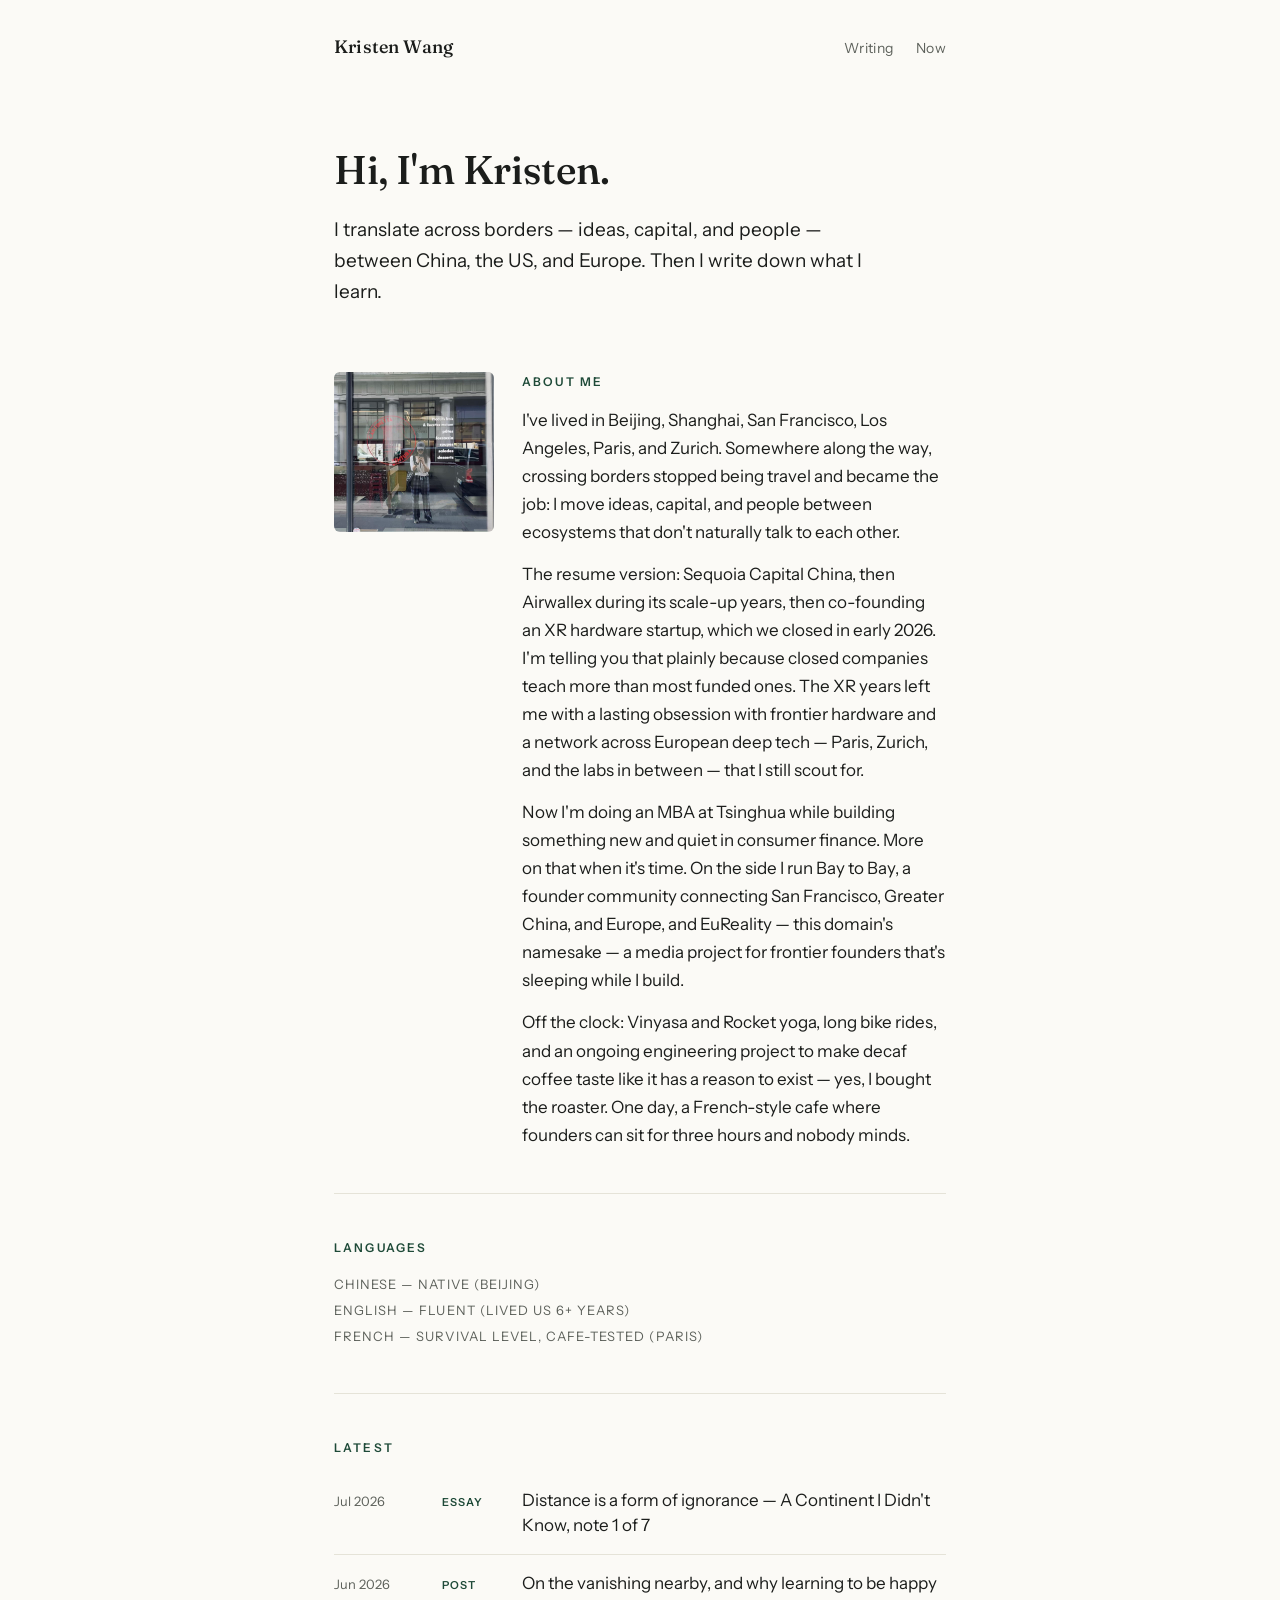
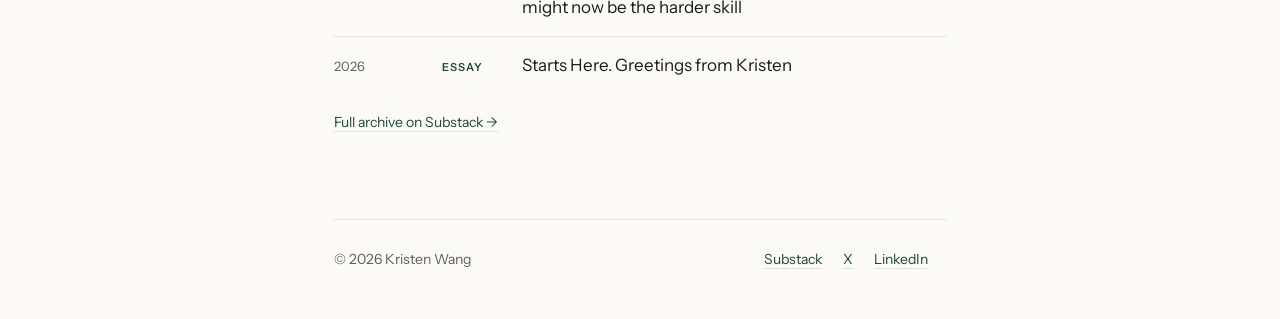
==== index.html @ 192df011 "Add files via upload" ====
<!DOCTYPE html>
<html lang="en">
<head>
<meta charset="UTF-8">
<meta name="viewport" content="width=device-width, initial-scale=1.0">
<title>Kristen Wang</title>
<meta name="description" content="Kristen Wang translates across borders — ideas, capital, and people — between China, the US, and Europe. Then she writes down what she learns.">
<link rel="preconnect" href="https://fonts.googleapis.com">
<link rel="preconnect" href="https://fonts.gstatic.com" crossorigin>
<link href="https://fonts.googleapis.com/css2?family=Fraunces:opsz,wght@9..144,400;9..144,500&family=Instrument+Sans:wght@400;600&display=swap" rel="stylesheet">
<link rel="stylesheet" href="style.css">
</head>
<body>
<div class="wrap">

<header>
  <a class="wordmark" href="index.html">Kristen Wang</a>
  <nav>
    <a href="writing.html">Writing</a>
    <a href="now.html">Now</a>
  </nav>
</header>

<div class="hero">
  <h1>Hi, I'm Kristen.</h1>
  <p class="lede">I translate across borders — ideas, capital, and people — between China, the US, and Europe. Then I write down what I learn.</p>
</div>

<main>

<section class="about">
  <img class="portrait" src="photo.jpg" alt="Kristen Wang">
  <div>
    <p class="eyebrow">About me</p>
    <p>I've lived in Beijing, Shanghai, San Francisco, Los Angeles, Paris, and Zurich. Somewhere along the way, crossing borders stopped being travel and became the job: I move ideas, capital, and people between ecosystems that don't naturally talk to each other.</p>
    <p>The resume version: Sequoia Capital China, then Airwallex during its scale-up years, then co-founding an XR hardware startup, which we closed in early 2026. I'm telling you that plainly because closed companies teach more than most funded ones. The XR years left me with a lasting obsession with frontier hardware and a network across European deep tech — Paris, Zurich, and the labs in between — that I still scout for.</p>
    <p>Now I'm doing an MBA at Tsinghua while building something new and quiet in consumer finance. More on that when it's time. On the side I run Bay to Bay, a founder community connecting San Francisco, Greater China, and Europe, and EuReality — this domain's namesake — a media project for frontier founders that's sleeping while I build.</p>
    <p>Off the clock: Vinyasa and Rocket yoga, long bike rides, and an ongoing engineering project to make decaf coffee taste like it has a reason to exist — yes, I bought the roaster. One day, a French-style cafe where founders can sit for three hours and nobody minds.</p>
  </div>
</section>

<section>
  <p class="eyebrow">Languages</p>
  <p class="langs">CHINESE — NATIVE (BEIJING)<br>
  ENGLISH — FLUENT (LIVED US 6+ YEARS)<br>
  FRENCH — SURVIVAL LEVEL, CAFE-TESTED (PARIS)</p>
</section>

<section>
  <p class="eyebrow">Latest</p>
  <ul class="feed">
    <li>
      <a class="item" href="https://krisgrace.substack.com">
        <span class="date">Jul 2026</span>
        <span class="tag">Essay</span>
        <span class="title">Distance is a form of ignorance — A Continent I Didn't Know, note 1 of 7</span>
      </a>
    </li>
    <li>
      <a class="item" href="https://x.com/Krisdy_/status/2072361024884453430">
        <span class="date">Jun 2026</span>
        <span class="tag">Post</span>
        <span class="title">On the vanishing nearby, and why learning to be happy might now be the harder skill</span>
      </a>
    </li>
    <li>
      <a class="item" href="https://krisgrace.substack.com/p/starts-here-greetings-from-kristen">
        <span class="date">2026</span>
        <span class="tag">Essay</span>
        <span class="title">Starts Here. Greetings from Kristen</span>
      </a>
    </li>
  </ul>
  <p class="small" style="margin-top:18px"><a href="https://krisgrace.substack.com">Full archive on Substack →</a></p>
</section>

</main>

<footer>
  <span>© 2026 Kristen Wang</span>
  <span class="links">
    <a href="https://krisgrace.substack.com">Substack</a>
    <a href="https://x.com/Krisdy_">X</a>
    <a href="https://www.linkedin.com/in/kristen-wang-0b706227">LinkedIn</a>
  </span>
</footer>

</div>
</body>
</html>
---- style.css ----
:root {
  --paper: #FBFAF6;
  --ink: #1B1D1B;
  --muted: #5D615B;
  --green: #1E4A38;
  --spark: #86C232;
  --line: #E5E3D8;
  --serif: "Fraunces", serif;
  --sans: "Instrument Sans", -apple-system, sans-serif;
}

* { margin: 0; padding: 0; box-sizing: border-box; }

html { scroll-behavior: smooth; }
@media (prefers-reduced-motion: reduce) { html { scroll-behavior: auto; } }

body {
  background: var(--paper);
  color: var(--ink);
  font-family: var(--sans);
  font-size: 17px;
  line-height: 1.65;
  -webkit-font-smoothing: antialiased;
}

.wrap { max-width: 660px; margin: 0 auto; padding: 0 24px; }

header {
  display: flex; justify-content: space-between; align-items: baseline;
  padding: 32px 0 0;
}
.wordmark {
  font-family: var(--serif); font-weight: 500; font-size: 18px;
  color: var(--ink); text-decoration: none; letter-spacing: 0.01em;
}
.wordmark .cn { font-size: 15px; color: var(--muted); margin-left: 6px; }
nav a {
  font-size: 14px; color: var(--muted); text-decoration: none;
  margin-left: 20px; letter-spacing: 0.02em;
}
nav a:hover, nav a[aria-current="page"] { color: var(--green); }
nav a[aria-current="page"] { border-bottom: 2px solid var(--spark); padding-bottom: 2px; }

.eyebrow {
  font-size: 12px; letter-spacing: 0.18em; text-transform: uppercase;
  color: var(--green); font-weight: 600; margin-bottom: 14px;
}
.eyebrow .cn {
  letter-spacing: 0.3em; margin-left: 8px; font-weight: 400;
  color: var(--muted); text-transform: none;
}

h1 {
  font-family: var(--serif); font-weight: 500; font-size: 40px;
  line-height: 1.2; letter-spacing: -0.01em; margin-bottom: 20px;
}
h2 {
  font-family: var(--serif); font-weight: 500; font-size: 24px;
  line-height: 1.3; margin-bottom: 10px;
}

.hero { padding: 84px 0 20px; }
.hero p.lede { font-size: 19px; color: var(--ink); max-width: 560px; }
.hero p.sub { font-size: 15px; color: var(--muted); margin-top: 16px; }

main { padding-bottom: 40px; }
section { padding: 44px 0; border-top: 1px solid var(--line); }
section:first-of-type { border-top: none; }

p + p { margin-top: 14px; }
.muted { color: var(--muted); }
.small { font-size: 14px; }

a { color: var(--green); text-decoration: none; border-bottom: 1px solid var(--line); transition: border-color 0.15s; }
a:hover { border-color: var(--spark); }
a:focus-visible { outline: 2px solid var(--spark); outline-offset: 2px; }
header a, .feed a.item { border-bottom: none; }

.feed { list-style: none; }
.feed li { border-bottom: 1px solid var(--line); }
.feed li:last-child { border-bottom: none; }
.feed a.item {
  display: grid; grid-template-columns: 92px 64px 1fr;
  gap: 16px; align-items: baseline; padding: 16px 0; color: var(--ink);
}
.feed a.item:hover .title { color: var(--green); }
.feed .date { font-size: 13px; color: var(--muted); }
.feed .tag {
  font-size: 11px; letter-spacing: 0.1em; text-transform: uppercase;
  color: var(--green); font-weight: 600;
}
.feed .title { font-size: 17px; line-height: 1.45; }

.series-list { list-style: none; margin-top: 18px; }
.series-list li {
  display: flex; gap: 14px; align-items: baseline;
  padding: 10px 0; border-bottom: 1px solid var(--line); font-size: 16px;
}
.series-list li:last-child { border-bottom: none; }
.series-list .n {
  font-family: var(--serif); color: var(--muted); font-size: 14px;
  min-width: 18px;
}
.series-list .soon { color: var(--muted); }
.series-list .soon-tag {
  font-size: 11px; color: var(--muted); letter-spacing: 0.08em;
  text-transform: uppercase; margin-left: auto; white-space: nowrap;
}

.stamp {
  display: inline-block; font-size: 12px; letter-spacing: 0.14em;
  text-transform: uppercase; color: var(--green);
  border: 1px solid var(--green); border-radius: 3px;
  padding: 4px 10px; margin-bottom: 24px;
}

footer {
  border-top: 1px solid var(--line);
  padding: 28px 0 48px; display: flex; justify-content: space-between;
  align-items: baseline; flex-wrap: wrap; gap: 12px;
  font-size: 14px; color: var(--muted);
}
footer .links a { margin-right: 18px; }

@media (max-width: 560px) {
  h1 { font-size: 32px; }
  .hero { padding: 56px 0 12px; }
  .feed a.item { grid-template-columns: 78px 1fr; }
  .feed .tag { display: none; }
  nav a { margin-left: 14px; }
}

.about { display: grid; grid-template-columns: 160px 1fr; gap: 28px; align-items: start; }
.portrait {
  width: 160px; height: 160px; object-fit: cover;
  border-radius: 6px; background: var(--line);
}
.langs { font-size: 13px; letter-spacing: 0.08em; line-height: 2; color: var(--muted); }
@media (max-width: 560px) {
  .about { grid-template-columns: 1fr; }
  .portrait { width: 128px; height: 128px; }
}
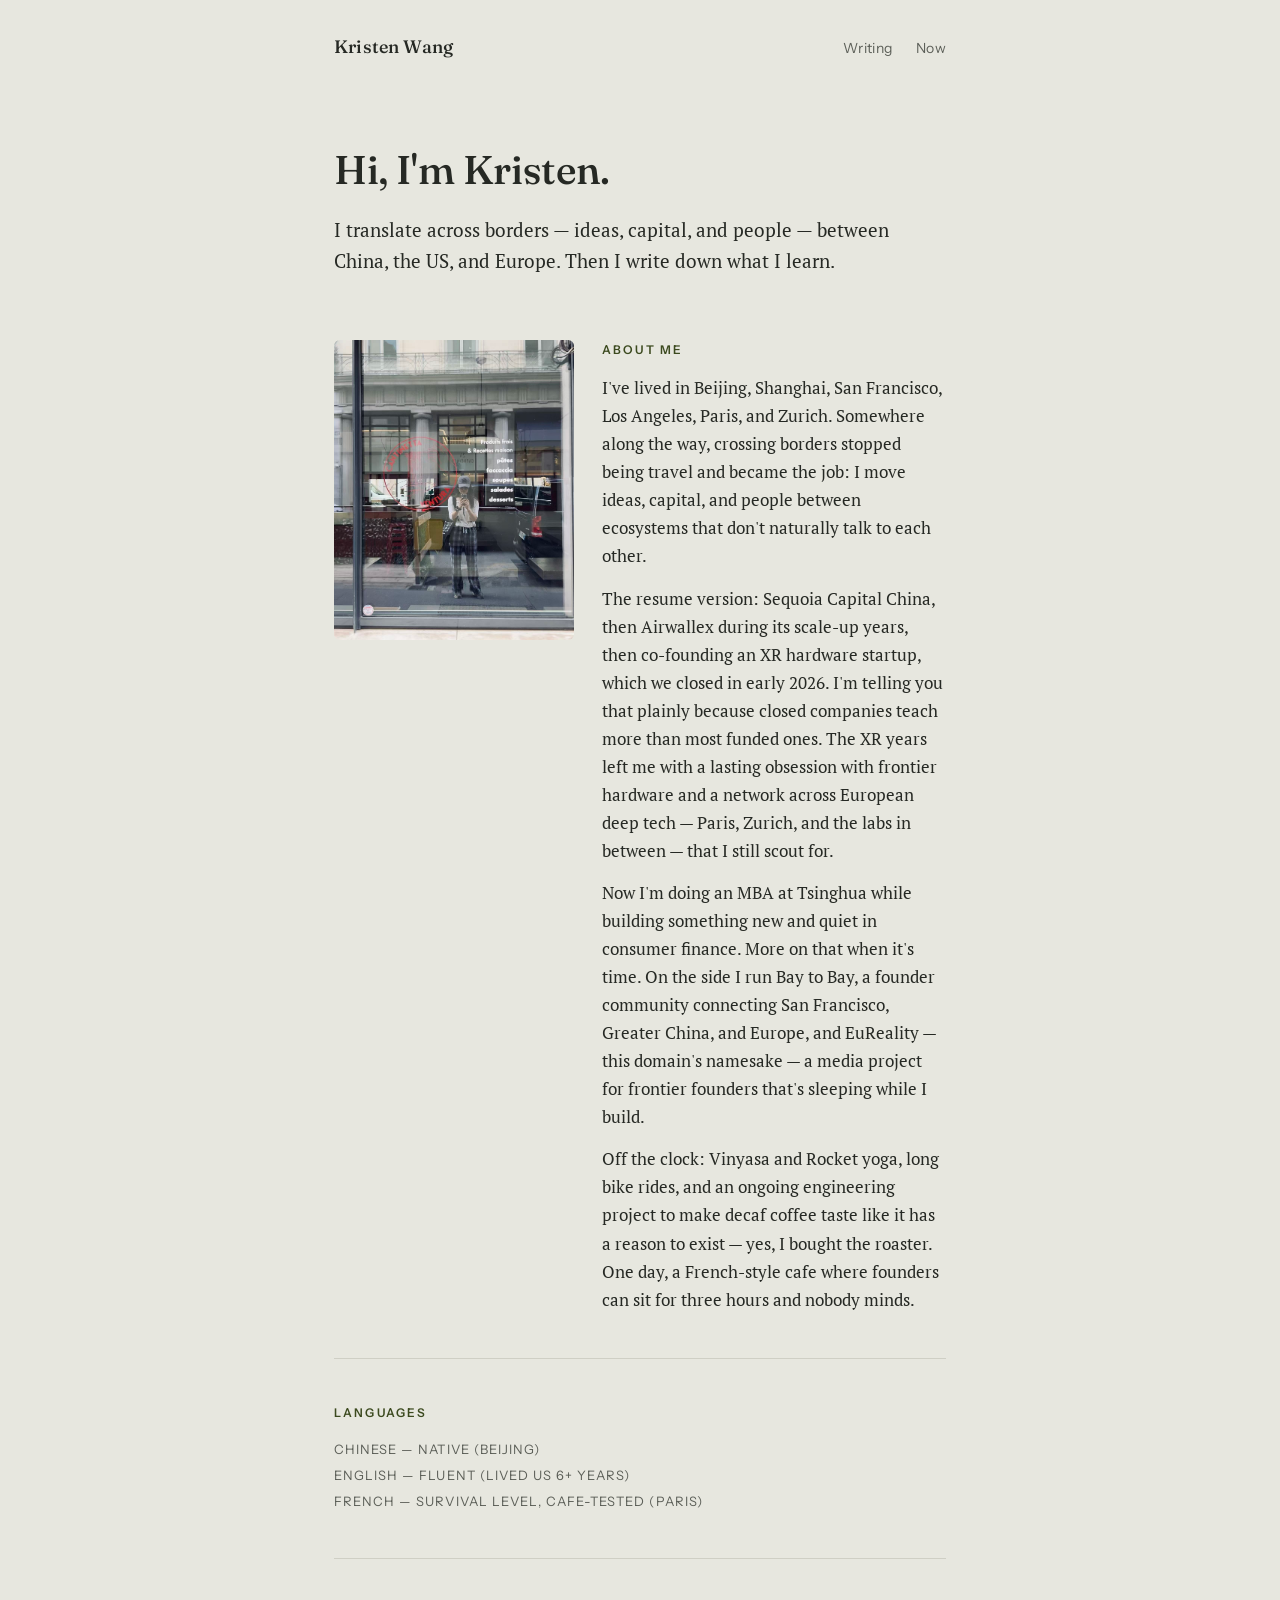
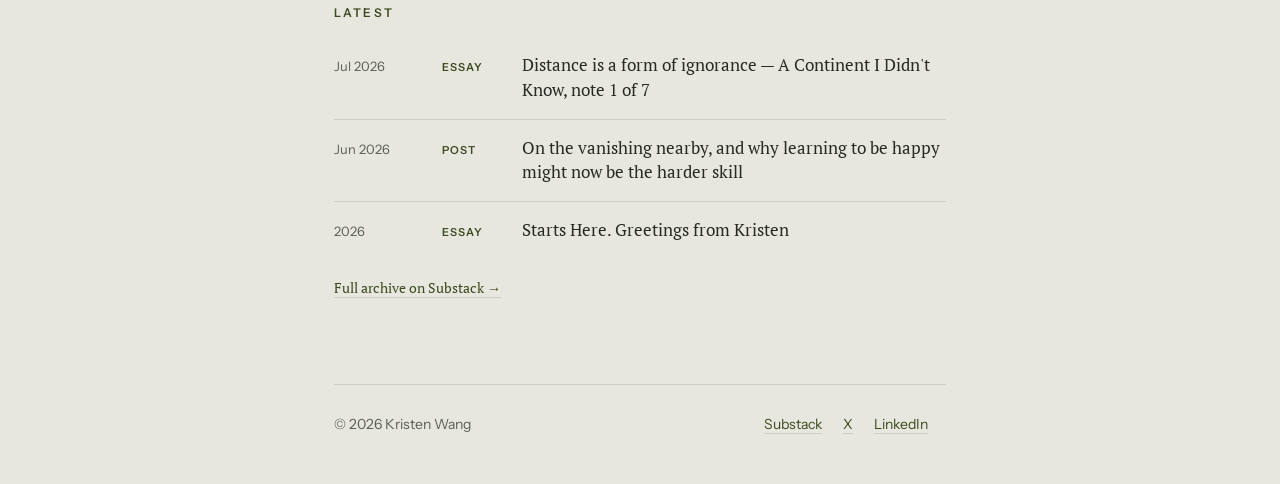
==== commit 27abe204: "Add files via upload" ====
--- a/index.html
+++ b/index.html
@@ -7,7 +7,8 @@
 <meta name="description" content="Kristen Wang translates across borders — ideas, capital, and people — between China, the US, and Europe. Then she writes down what she learns.">
 <link rel="preconnect" href="https://fonts.googleapis.com">
 <link rel="preconnect" href="https://fonts.gstatic.com" crossorigin>
-<link href="https://fonts.googleapis.com/css2?family=Fraunces:opsz,wght@9..144,400;9..144,500&family=Instrument+Sans:wght@400;600&display=swap" rel="stylesheet">
+<link href="https://fonts.googleapis.com/css2?family=Fraunces:opsz,wght@9..144,400;9..144,500&family=Instrument+Sans:wght@400;600&family=PT+Serif:ital,wght@0,400;0,700;1,400&display=swap" rel="stylesheet">
+<link rel="icon" type="image/svg+xml" href="favicon.svg">
 <link rel="stylesheet" href="style.css">
 </head>
 <body>
--- a/style.css
+++ b/style.css
@@ -1,12 +1,13 @@
 :root {
-  --paper: #FBFAF6;
-  --ink: #1B1D1B;
-  --muted: #5D615B;
-  --green: #1E4A38;
-  --spark: #86C232;
-  --line: #E5E3D8;
+  --paper: #E7E7DF;
+  --ink: #262924;
+  --muted: #5C5F58;
+  --green: #3C4A1F;
+  --spark: #1EC81E;
+  --line: #CFCFC5;
   --serif: "Fraunces", serif;
   --sans: "Instrument Sans", -apple-system, sans-serif;
+  --body: "PT Serif", "Lucida Bright", Georgia, serif;
 }
 
 * { margin: 0; padding: 0; box-sizing: border-box; }
@@ -17,7 +18,7 @@
 body {
   background: var(--paper);
   color: var(--ink);
-  font-family: var(--sans);
+  font-family: var(--body);
   font-size: 17px;
   line-height: 1.65;
   -webkit-font-smoothing: antialiased;
@@ -130,9 +131,9 @@
   nav a { margin-left: 14px; }
 }
 
-.about { display: grid; grid-template-columns: 160px 1fr; gap: 28px; align-items: start; }
+.about { display: grid; grid-template-columns: 240px 1fr; gap: 28px; align-items: start; }
 .portrait {
-  width: 160px; height: 160px; object-fit: cover;
+  width: 240px; height: 300px; object-fit: cover;
   border-radius: 6px; background: var(--line);
 }
 .langs { font-size: 13px; letter-spacing: 0.08em; line-height: 2; color: var(--muted); }
@@ -140,3 +141,5 @@
   .about { grid-template-columns: 1fr; }
   .portrait { width: 128px; height: 128px; }
 }
+
+nav a, .eyebrow, .feed .tag, .feed .date, .stamp, .langs, footer, .series-list .soon-tag { font-family: var(--sans); }
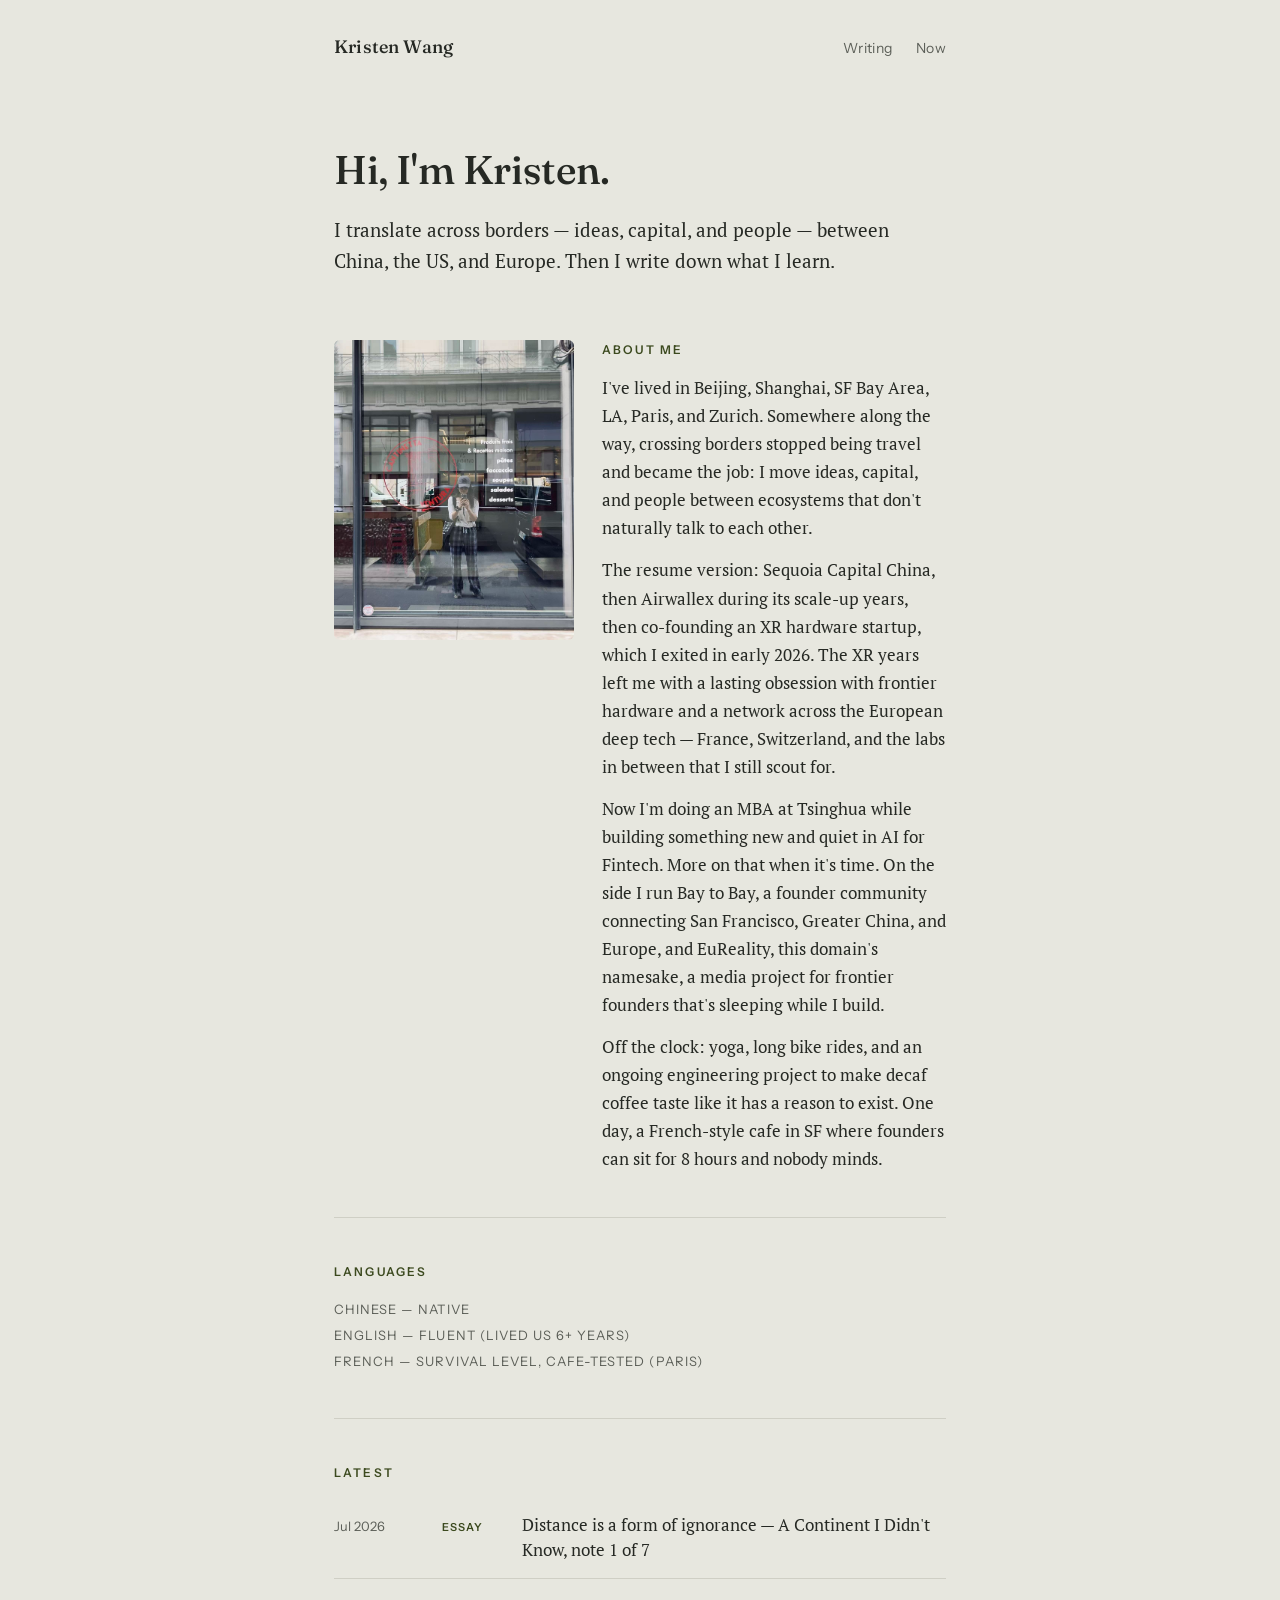
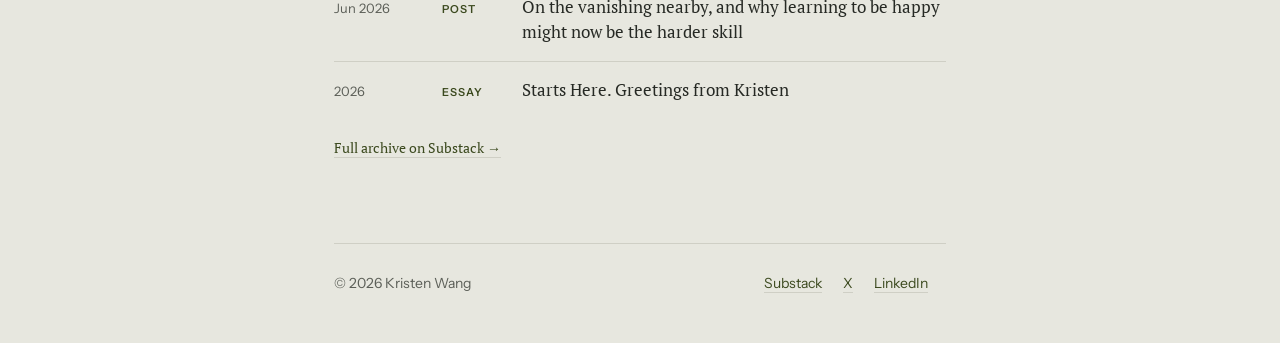
==== commit 21e46124: "Update index.html" ====
--- a/index.html
+++ b/index.html
@@ -33,16 +33,16 @@
   <img class="portrait" src="photo.jpg" alt="Kristen Wang">
   <div>
     <p class="eyebrow">About me</p>
-    <p>I've lived in Beijing, Shanghai, San Francisco, Los Angeles, Paris, and Zurich. Somewhere along the way, crossing borders stopped being travel and became the job: I move ideas, capital, and people between ecosystems that don't naturally talk to each other.</p>
-    <p>The resume version: Sequoia Capital China, then Airwallex during its scale-up years, then co-founding an XR hardware startup, which we closed in early 2026. I'm telling you that plainly because closed companies teach more than most funded ones. The XR years left me with a lasting obsession with frontier hardware and a network across European deep tech — Paris, Zurich, and the labs in between — that I still scout for.</p>
-    <p>Now I'm doing an MBA at Tsinghua while building something new and quiet in consumer finance. More on that when it's time. On the side I run Bay to Bay, a founder community connecting San Francisco, Greater China, and Europe, and EuReality — this domain's namesake — a media project for frontier founders that's sleeping while I build.</p>
-    <p>Off the clock: Vinyasa and Rocket yoga, long bike rides, and an ongoing engineering project to make decaf coffee taste like it has a reason to exist — yes, I bought the roaster. One day, a French-style cafe where founders can sit for three hours and nobody minds.</p>
+    <p>I've lived in Beijing, Shanghai, SF Bay Area, LA, Paris, and Zurich. Somewhere along the way, crossing borders stopped being travel and became the job: I move ideas, capital, and people between ecosystems that don't naturally talk to each other.</p>
+    <p>The resume version: Sequoia Capital China, then Airwallex during its scale-up years, then co-founding an XR hardware startup, which I exited in early 2026. The XR years left me with a lasting obsession with frontier hardware and a network across the European deep tech — France, Switzerland, and the labs in between that I still scout for.</p>
+    <p>Now I'm doing an MBA at Tsinghua while building something new and quiet in AI for Fintech. More on that when it's time. On the side I run Bay to Bay, a founder community connecting San Francisco, Greater China, and Europe, and EuReality, this domain's namesake, a media project for frontier founders that's sleeping while I build.</p>
+    <p>Off the clock: yoga, long bike rides, and an ongoing engineering project to make decaf coffee taste like it has a reason to exist. One day, a French-style cafe in SF where founders can sit for 8 hours and nobody minds.</p>
   </div>
 </section>
 
 <section>
   <p class="eyebrow">Languages</p>
-  <p class="langs">CHINESE — NATIVE (BEIJING)<br>
+  <p class="langs">CHINESE — NATIVE <br>
   ENGLISH — FLUENT (LIVED US 6+ YEARS)<br>
   FRENCH — SURVIVAL LEVEL, CAFE-TESTED (PARIS)</p>
 </section>
